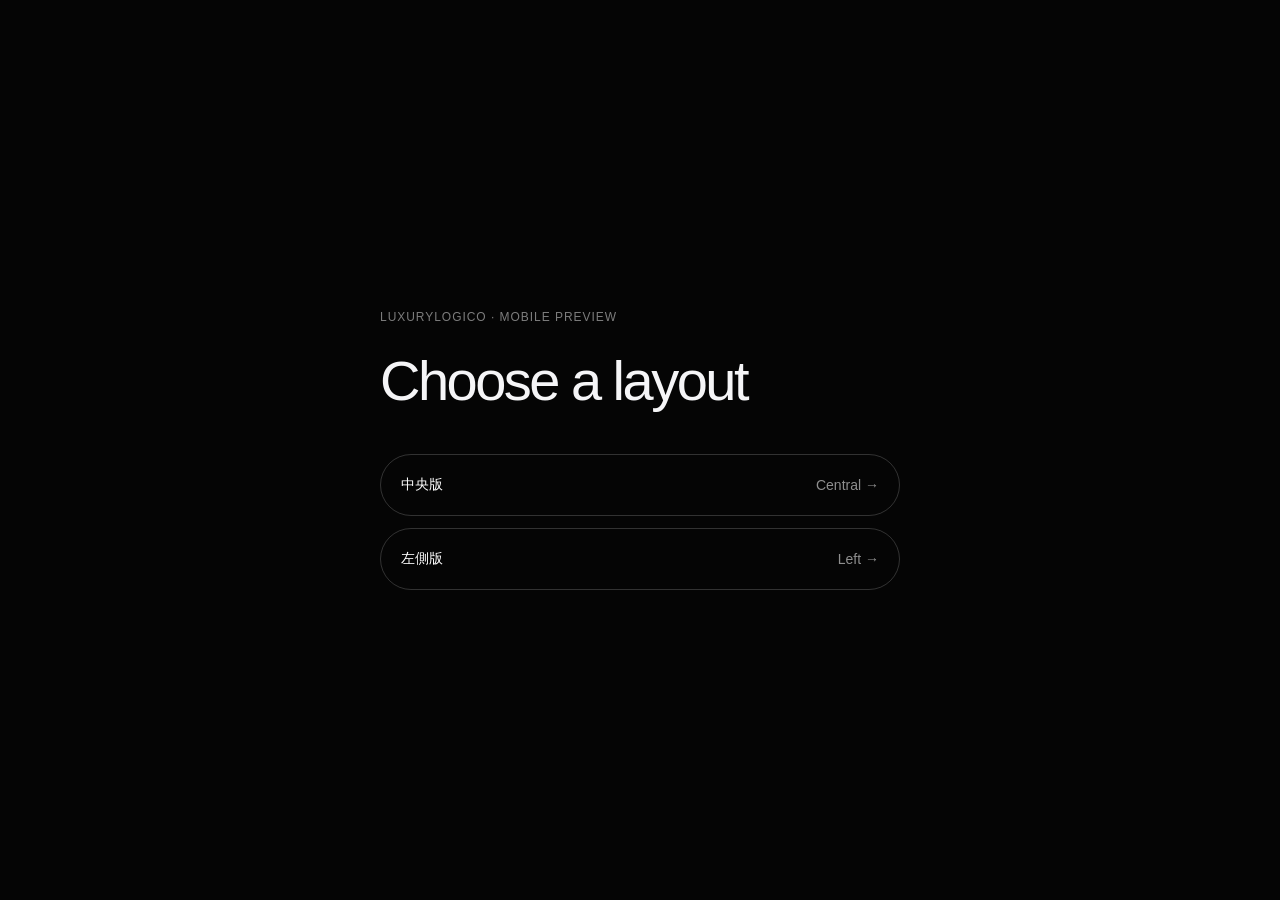
==== index.html @ cd5ee7d5 "Publish LuxuryLogico mobile previews" ====
<!doctype html>
<html lang="zh-Hant">
<head>
  <meta charset="utf-8">
  <meta name="viewport" content="width=device-width,initial-scale=1,viewport-fit=cover">
  <meta name="theme-color" content="#050505">
  <title>LuxuryLogico Mobile Preview</title>
  <style>
    *{box-sizing:border-box}
    html,body{margin:0;min-height:100%;background:#050505;color:#f5f5f7;font-family:-apple-system,BlinkMacSystemFont,"SF Pro Text","Helvetica Neue",sans-serif}
    body{min-height:100svh;display:grid;place-items:center;padding:max(28px,env(safe-area-inset-top)) 24px max(28px,env(safe-area-inset-bottom))}
    main{width:min(520px,100%)}
    p{margin:0 0 28px;color:rgba(255,255,255,.48);font-size:12px;letter-spacing:.08em;text-transform:uppercase}
    h1{margin:0 0 44px;font-size:clamp(32px,10vw,56px);font-weight:400;line-height:1.02;letter-spacing:-.045em}
    nav{display:grid;gap:12px}
    a{display:flex;align-items:center;justify-content:space-between;min-height:62px;padding:0 20px;border:1px solid rgba(255,255,255,.18);border-radius:999px;color:#fff;text-decoration:none;font-size:14px;transition:.25s ease}
    a:active{transform:scale(.98);background:rgba(255,255,255,.08)}
    span{color:rgba(255,255,255,.55)}
  </style>
</head>
<body>
  <main>
    <p>LuxuryLogico · Mobile Preview</p>
    <h1>Choose a layout</h1>
    <nav>
      <a href="central.html">中央版 <span>Central →</span></a>
      <a href="left.html">左側版 <span>Left →</span></a>
    </nav>
  </main>
</body>
</html>
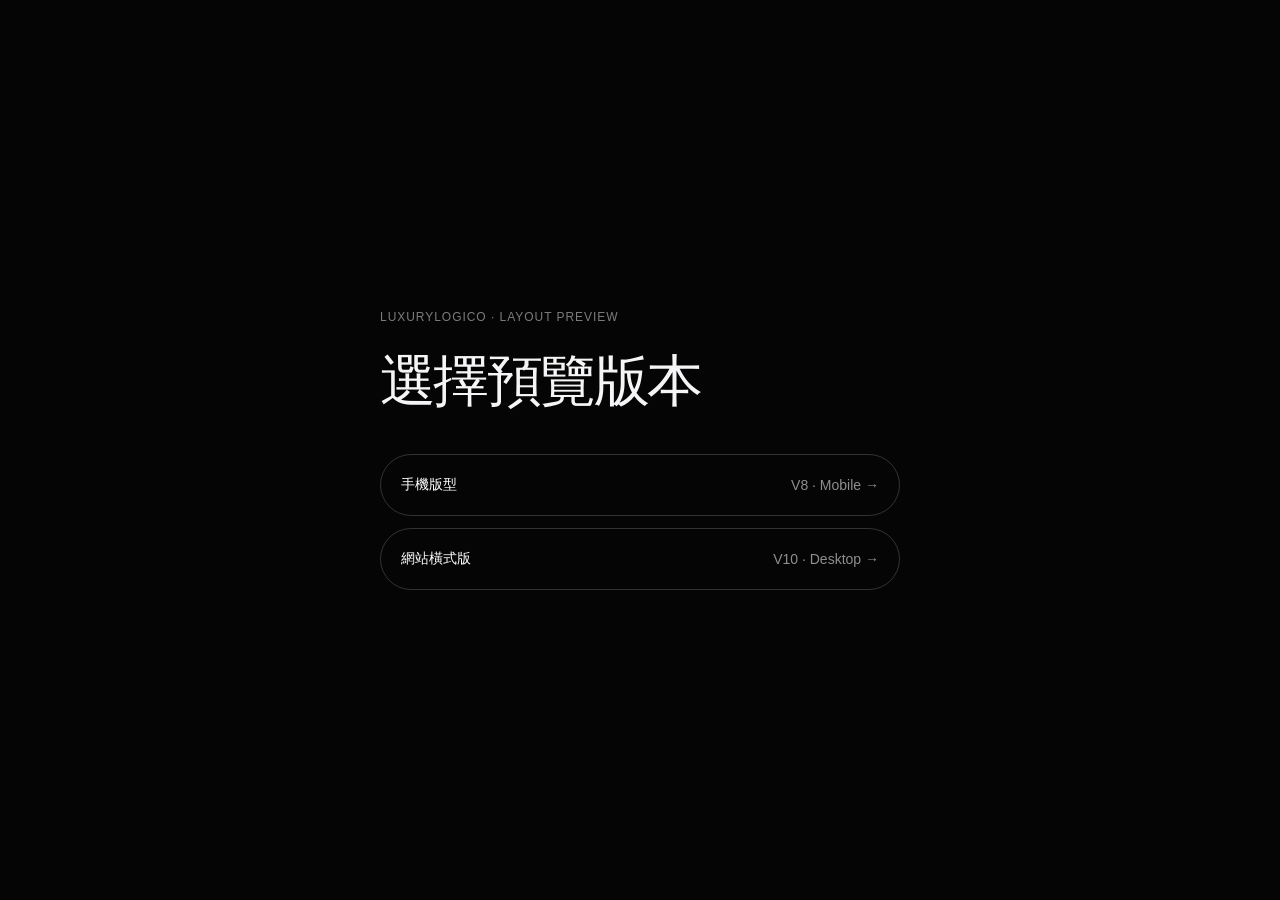
==== commit 5c2f2248: "Label mobile and desktop preview options" ====
--- a/index.html
+++ b/index.html
@@ -20,11 +20,11 @@
 </head>
 <body>
   <main>
-    <p>LuxuryLogico · Mobile Preview</p>
-    <h1>Choose a layout</h1>
+    <p>LuxuryLogico · Layout Preview</p>
+    <h1>選擇預覽版本</h1>
     <nav>
-      <a href="central.html">中央版 <span>Central →</span></a>
-      <a href="left.html">左側版 <span>Left →</span></a>
+      <a href="left.html">手機版型 <span>V8 · Mobile →</span></a>
+      <a href="central.html">網站橫式版 <span>V10 · Desktop →</span></a>
     </nav>
   </main>
 </body>
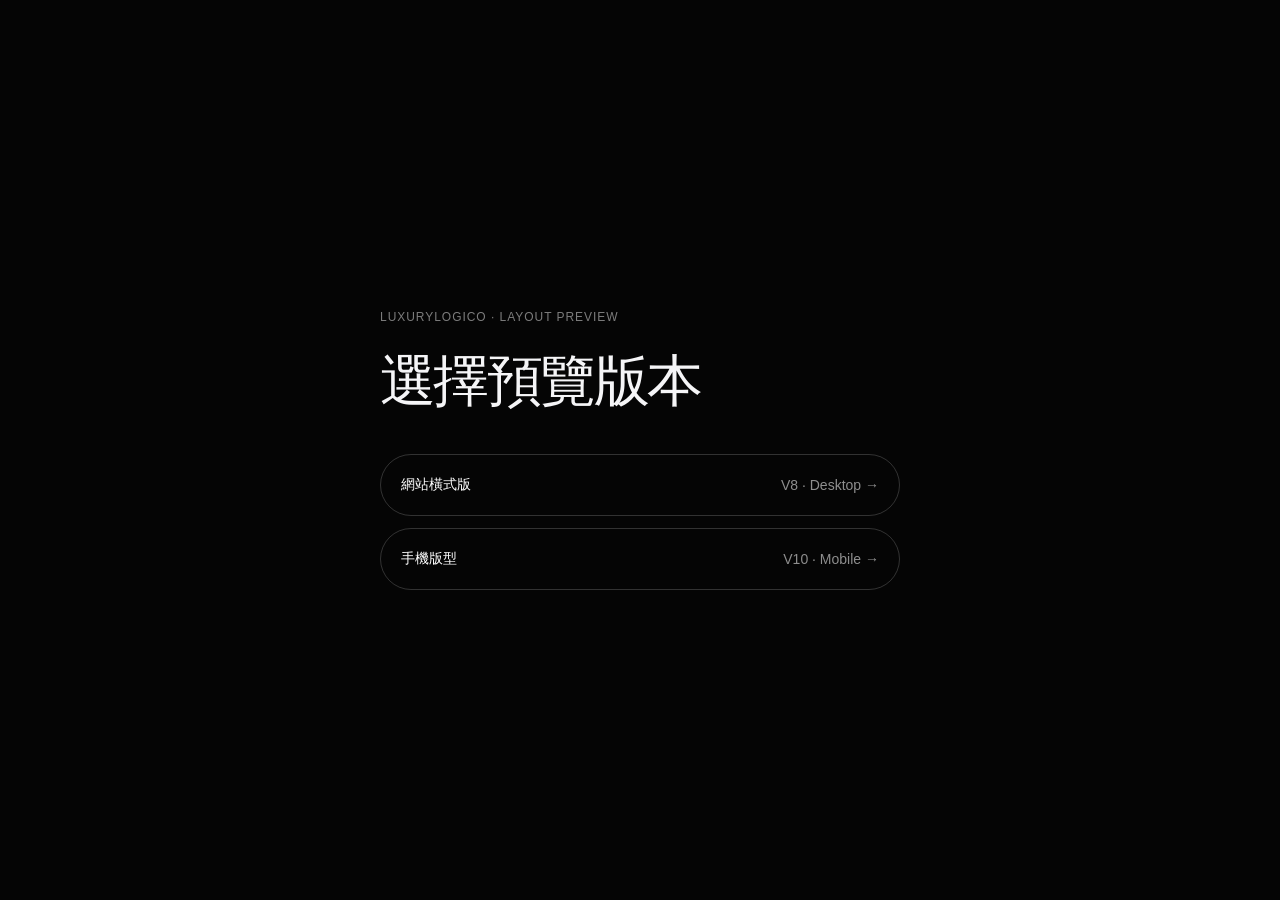
==== commit ebf5ac2f: "Correct preview version labels" ====
--- a/index.html
+++ b/index.html
@@ -23,8 +23,8 @@
     <p>LuxuryLogico · Layout Preview</p>
     <h1>選擇預覽版本</h1>
     <nav>
-      <a href="left.html">手機版型 <span>V8 · Mobile →</span></a>
-      <a href="central.html">網站橫式版 <span>V10 · Desktop →</span></a>
+      <a href="left.html">網站橫式版 <span>V8 · Desktop →</span></a>
+      <a href="central.html">手機版型 <span>V10 · Mobile →</span></a>
     </nav>
   </main>
 </body>
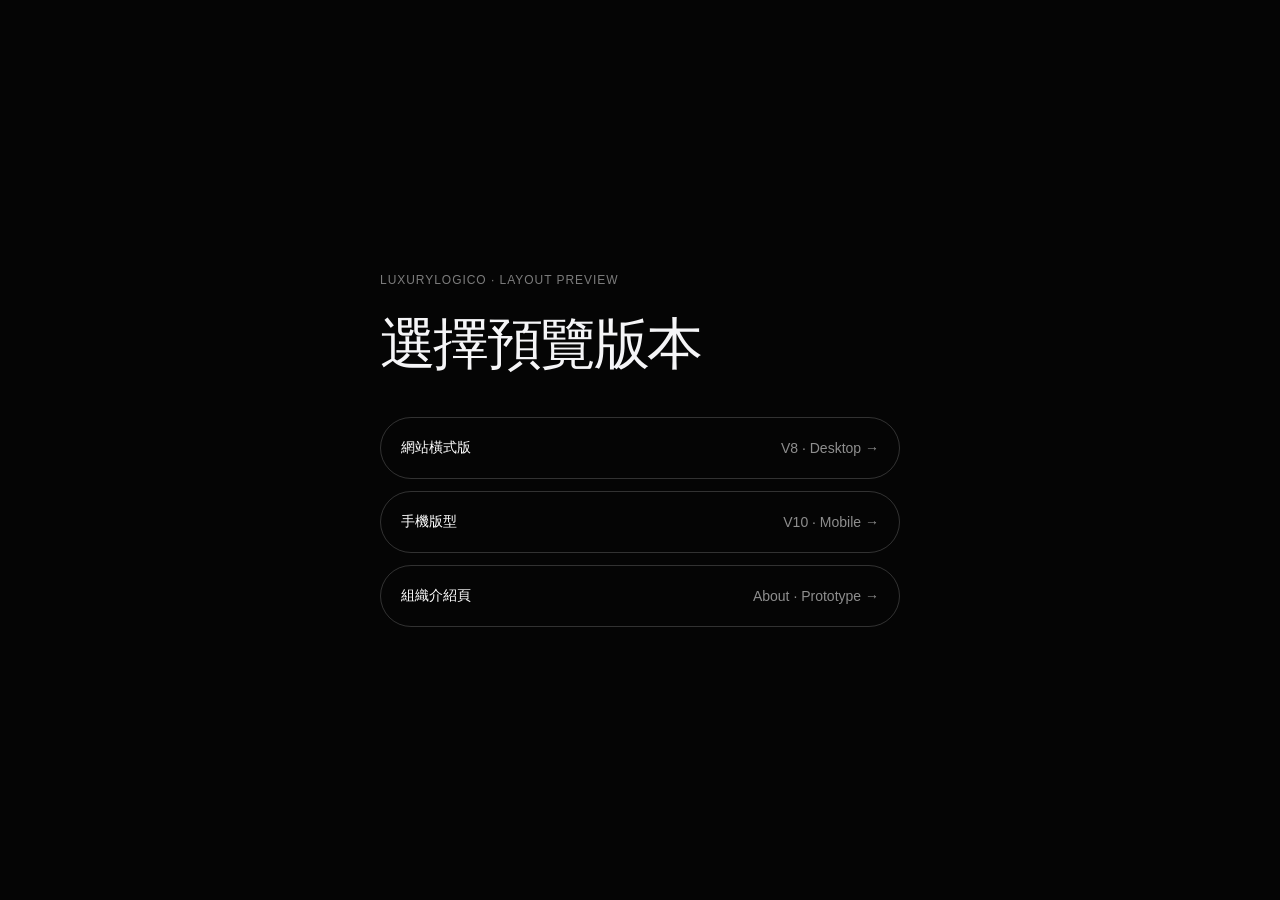
==== commit a2bb82ee: "Add organization and member prototype" ====
--- a/index.html
+++ b/index.html
@@ -4,7 +4,10 @@
   <meta charset="utf-8">
   <meta name="viewport" content="width=device-width,initial-scale=1,viewport-fit=cover">
   <meta name="theme-color" content="#050505">
-  <title>LuxuryLogico Mobile Preview</title>
+  <title>朗機工官網_搜尋頁_測試</title>
+  <meta property="og:title" content="朗機工官網_搜尋頁_測試">
+  <meta property="og:description" content="LuxuryLogico 搜尋頁與組織介紹互動預覽">
+  <meta property="og:type" content="website">
   <style>
     *{box-sizing:border-box}
     html,body{margin:0;min-height:100%;background:#050505;color:#f5f5f7;font-family:-apple-system,BlinkMacSystemFont,"SF Pro Text","Helvetica Neue",sans-serif}
@@ -25,6 +28,7 @@
     <nav>
       <a href="left.html">網站橫式版 <span>V8 · Desktop →</span></a>
       <a href="central.html">手機版型 <span>V10 · Mobile →</span></a>
+      <a href="organization.html">組織介紹頁 <span>About · Prototype →</span></a>
     </nav>
   </main>
 </body>
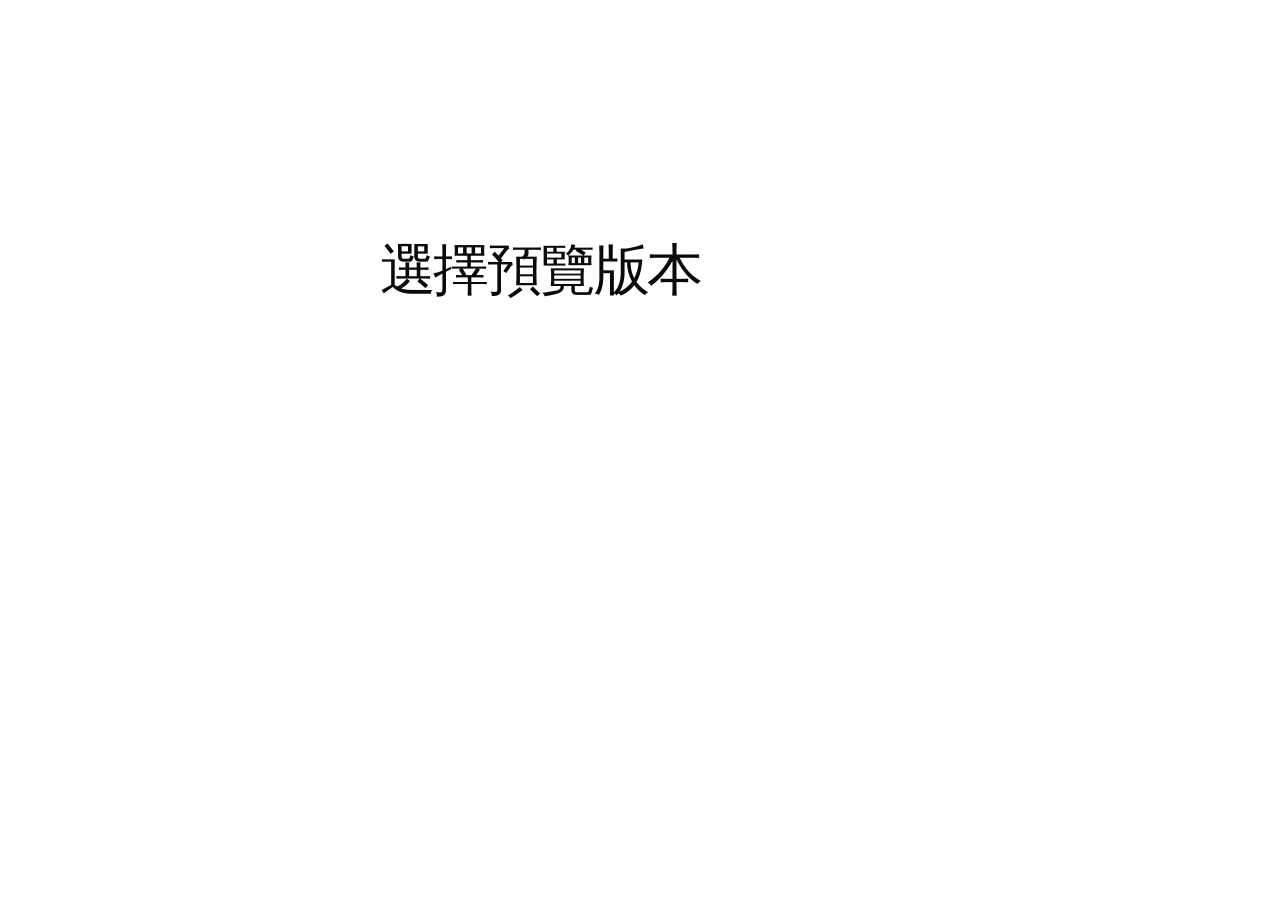
==== commit 42d6f7fa: "Switch interactive previews to light theme" ====
--- a/index.html
+++ b/index.html
@@ -20,6 +20,7 @@
     a:active{transform:scale(.98);background:rgba(255,255,255,.08)}
     span{color:rgba(255,255,255,.55)}
   </style>
+<link rel="stylesheet" href="light-theme.css">
 </head>
 <body>
   <main>
@@ -29,6 +30,8 @@
       <a href="left.html">網站橫式版 <span>V8 · Desktop →</span></a>
       <a href="central.html">手機版型 <span>V10 · Mobile →</span></a>
       <a href="organization.html">組織介紹頁 <span>About · Prototype →</span></a>
+      <a href="explore.html">消息與資料頁 <span>Explore · Prototype →</span></a>
+      <a href="contact.html">合作與招募頁 <span>Contact · Prototype →</span></a>
     </nav>
   </main>
 </body>
--- a/light-theme.css
+++ b/light-theme.css
@@ -0,0 +1,30 @@
+:root{--bg:#fff!important;--fg:#0a0a0a!important;--text:#0a0a0a!important;--muted:rgba(0,0,0,.48)!important;--line:rgba(0,0,0,.16)!important;--faint:rgba(0,0,0,.12)!important;--panel:#f5f5f5!important}
+html,body{background:#fff!important;color:#0a0a0a!important}
+header,.header,.site-header{color:#0a0a0a!important;background:linear-gradient(#fff 42%,rgba(255,255,255,.9) 74%,rgba(255,255,255,0))!important}
+.brand img,.header-nav img,.nav img,.site-nav img,.nav-bird,.explore-button img,.bird-mark img,.ai-title img{filter:invert(1)!important}
+.lang,.language,.eyebrow,.date,.arrow,.detail-kind{color:rgba(0,0,0,.48)!important}
+.menu i,.menu span,.menu-button::before,.menu-button::after,.mobile-menu-button span{background:#0a0a0a!important}
+.mobile-menu-panel{background:rgba(255,255,255,.98)!important;color:#0a0a0a!important}
+.project-categories button,.tab,.subtab,.page-btn,.examples button{color:rgba(0,0,0,.48)!important;border-color:rgba(0,0,0,.16)!important;background:transparent!important}
+.project-categories button:hover,.project-categories button.active,.tab:hover,.tab.active,.subtab:hover,.subtab.active,.page-btn:hover,.page-btn.active,.examples button:hover{color:#0a0a0a!important;border-color:rgba(0,0,0,.48)!important;background:rgba(0,0,0,.045)!important}
+.row:hover{background:rgba(0,0,0,.035)!important}
+body:has(.search-stage){background:#fff!important}
+.search-stage::before{background:radial-gradient(ellipse,rgba(0,0,0,.06),transparent 69%)!important}
+.spark{background:#0a0a0a!important;filter:none!important}
+.search-form{background:#f2f2f2!important;border-color:rgba(0,0,0,.12)!important;box-shadow:0 18px 48px rgba(0,0,0,.08)!important}
+.search-input,.search-input::placeholder,.submit,.plus{color:#0a0a0a!important}.search-input::placeholder{opacity:.42}
+.explore-button{color:#0a0a0a!important;background:rgba(255,255,255,.92)!important;border-color:rgba(0,0,0,.3)!important}
+.explore-button:hover{border-color:#0a0a0a!important;box-shadow:0 0 28px rgba(0,0,0,.1)!important}
+.ai-panel{color:#0a0a0a!important;background:rgba(255,255,255,.97)!important;border-color:rgba(0,0,0,.16)!important;box-shadow:0 24px 70px rgba(0,0,0,.13)!important}
+.ai-header,.ai-input-area{border-color:rgba(0,0,0,.1)!important}.message{background:#f2f2f2!important;color:#0a0a0a!important}.message.user{background:#e7e7e7!important}
+.quick-option{border-color:rgba(0,0,0,.14)!important;color:#0a0a0a!important}.quick-option:hover{background:#0a0a0a!important;color:#fff!important}
+.ai-input{background:#f2f2f2!important;color:#0a0a0a!important}.send{background:#0a0a0a!important;color:#fff!important}
+.hero p,.detail-copy p,.panel-copy p{color:rgba(0,0,0,.62)!important}
+.detail-media,.work-thumb,.work-hero-image{background:#f2f2f2!important}.detail-media img,.work-thumb img,.work-hero-image img{filter:brightness(1)!important}
+.external{color:#0a0a0a!important;border-color:rgba(0,0,0,.4)!important}.field input,.field textarea{color:#0a0a0a!important}
+.submit{border-color:rgba(0,0,0,.4)!important;color:#0a0a0a!important}.submit:hover{background:#0a0a0a!important;color:#fff!important}
+.org-visual,.profile-visual,.member-image{background:#f1f1f1!important}.portrait-placeholder{background:linear-gradient(145deg,#e3e3e3,#c6c6c6 58%,#ababab)!important}
+.portrait-placeholder::before{background:linear-gradient(145deg,#bdbdbd,#8a8a8a 68%,#747474)!important}.portrait-placeholder::after{background:linear-gradient(145deg,#ababab,#777 68%,#626262)!important}
+.profile-visual::after{background:linear-gradient(90deg,rgba(255,255,255,.08),transparent 35%),linear-gradient(0deg,rgba(255,255,255,.28),transparent 35%)!important}
+.wrap p{color:rgba(0,0,0,.52)!important}.wrap a{color:#0a0a0a!important;border-color:rgba(0,0,0,.18)!important;background:#fff!important}.wrap a:hover,.wrap a:active{background:#f2f2f2!important;border-color:rgba(0,0,0,.4)!important}
+@media(max-width:720px){header,.header,.site-header{background:#fff!important}}
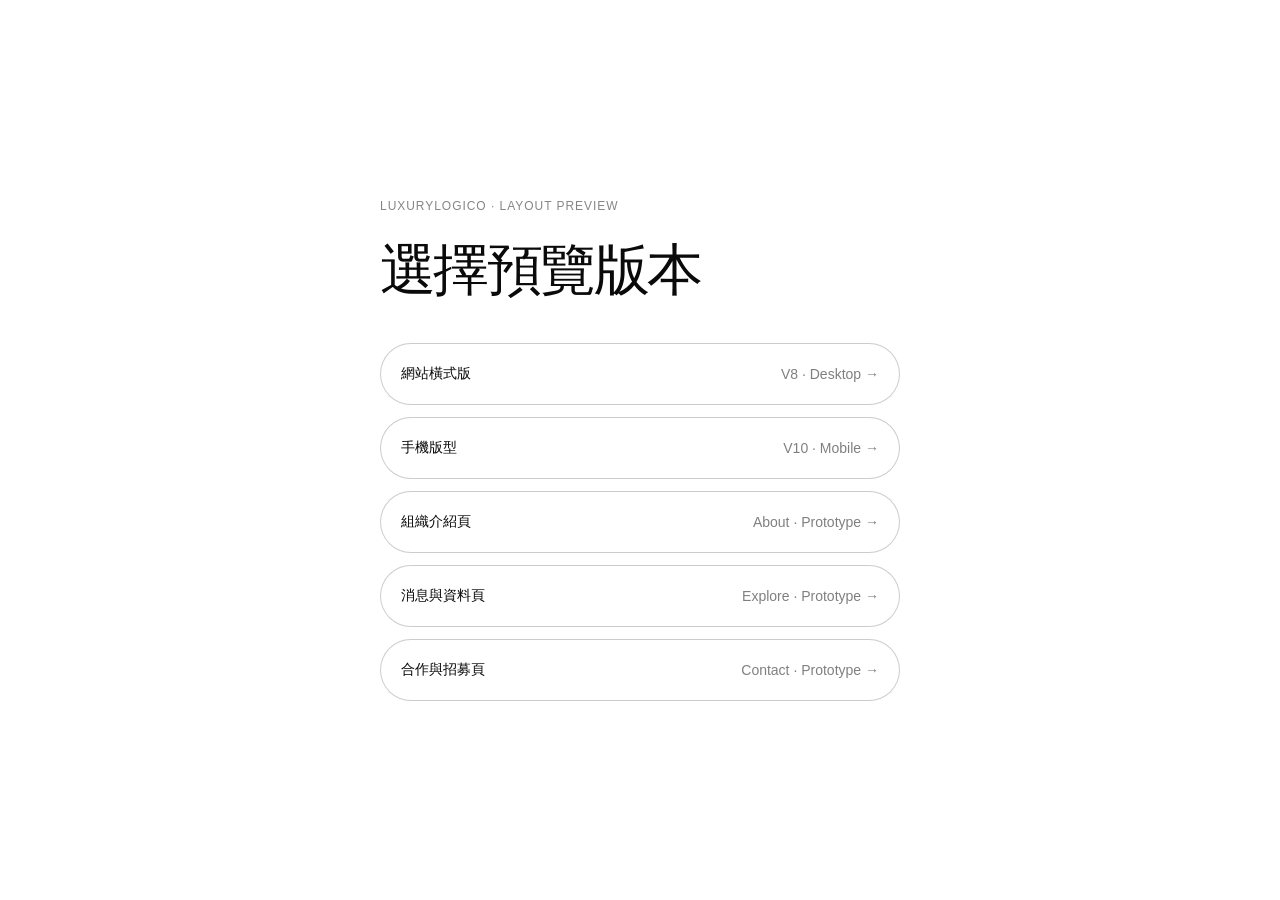
==== commit 6a353285: "Restore visible preview selection buttons" ====
--- a/index.html
+++ b/index.html
@@ -22,7 +22,7 @@
   </style>
 <link rel="stylesheet" href="light-theme.css">
 </head>
-<body>
+<body class="preview-index">
   <main>
     <p>LuxuryLogico · Layout Preview</p>
     <h1>選擇預覽版本</h1>
--- a/light-theme.css
+++ b/light-theme.css
@@ -1,5 +1,10 @@
 :root{--bg:#fff!important;--fg:#0a0a0a!important;--text:#0a0a0a!important;--muted:rgba(0,0,0,.48)!important;--line:rgba(0,0,0,.16)!important;--faint:rgba(0,0,0,.12)!important;--panel:#f5f5f5!important}
 html,body{background:#fff!important;color:#0a0a0a!important}
+.preview-index p{color:rgba(0,0,0,.48)!important}
+.preview-index nav{display:grid!important;gap:12px!important}
+.preview-index nav a{display:flex!important;align-items:center!important;justify-content:space-between!important;min-height:62px!important;padding:0 20px!important;border:1px solid rgba(0,0,0,.2)!important;border-radius:999px!important;color:#0a0a0a!important;background:#fff!important;text-decoration:none!important;pointer-events:auto!important}
+.preview-index nav a span{color:rgba(0,0,0,.5)!important}
+.preview-index nav a:hover,.preview-index nav a:active{background:#f2f2f2!important;border-color:rgba(0,0,0,.48)!important}
 header,.header,.site-header{color:#0a0a0a!important;background:linear-gradient(#fff 42%,rgba(255,255,255,.9) 74%,rgba(255,255,255,0))!important}
 .brand img,.header-nav img,.nav img,.site-nav img,.nav-bird,.explore-button img,.bird-mark img,.ai-title img{filter:invert(1)!important}
 .lang,.language,.eyebrow,.date,.arrow,.detail-kind{color:rgba(0,0,0,.48)!important}
